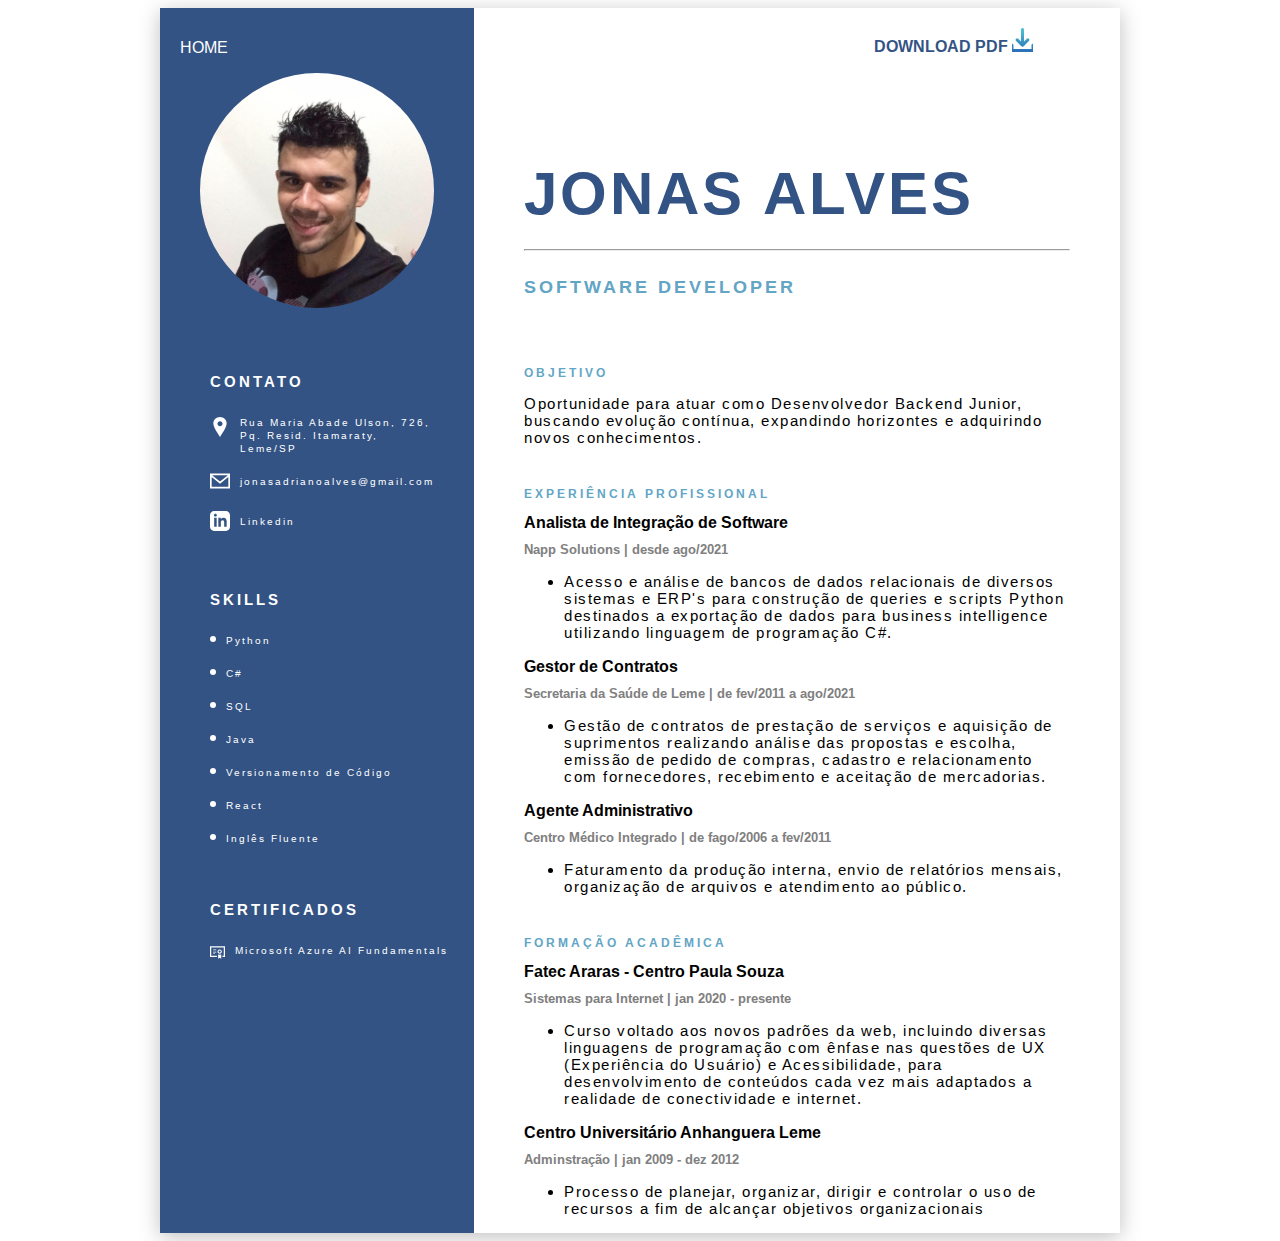
==== curriculo/curriculo.html @ d92eeeab "Adicionando todas as paginas" ====
<!DOCTYPE html>
<html lang="pt-br">
<head>
    <meta charset="UTF-8">
    <meta http-equiv="X-UA-Compatible" content="IE=edge">
    <meta name="viewport" content="width=device-width, initial-scale=1.0">
    <title>Currículo - Jonas Alves</title>
    <link rel="stylesheet" href="style.css">
    <link href="https://fonts.googleapis.com/css2?family=Arimo&display=swap" rel="stylesheet">
    
</head>
<body>
    <div class="container colunas">
        <section class="col1">
            <div class="linkhome">
                <a href="../index.html">HOME</a>
            </div>
            
            <figure>
                <img src="images/foto2.jpg" alt="">
            </figure>
            <div class="contato">
                <h3>CONTATO</h3>
                <div class="colunas">
                    <div class="imglocal">
                        <svg xmlns="http://www.w3.org/2000/svg" width="20" height="20" viewBox="0 0 24 24"><path fill="currentColor" d="M12 0c-4.198 0-8 3.403-8 7.602 0 4.198 3.469 9.21 8 16.398 4.531-7.188 8-12.2 8-16.398 0-4.199-3.801-7.602-8-7.602zm0 11c-1.657 0-3-1.343-3-3s1.343-3 3-3 3 1.343 3 3-1.343 3-3 3z"/></svg>
                    </div>
                    <div class="endereco">
                            <p>Rua Maria Abade Ulson, 726, Pq. Resid. Itamaraty, Leme/SP</p>
                    </div>
                </div>
                <div class="colunas">
                    <div class="imgemail">
                        <svg xmlns="http://www.w3.org/2000/svg" width="20" height="20" viewBox="0 0 24 24"><path fill="currentColor" d="M0 3v18h24v-18h-24zm21.518 2l-9.518 7.713-9.518-7.713h19.036zm-19.518 14v-11.817l10 8.104 10-8.104v11.817h-20z"/></svg>
                    </div>
                    <div class="email">
                        <p>jonasadrianoalves@gmail.com</p>
                    </div>
                </div>
                <!---
                <div class="colunas">
                    <div class="imgsite">
                        <svg xmlns="http://www.w3.org/2000/svg" width="20" height="20" viewBox="0 0 24 24"><path fill="currentColor" d="M22 17v-11.8c0-.663-.537-1.2-1.2-1.2h-17.6c-.663 0-1.2.537-1.2 1.2v11.8h20zm-18-11h16v9h-16v-9zm20 12v.8c0 .663-.537 1.2-1.2 1.2h-21.6c-.663 0-1.2-.537-1.2-1.2v-.8h10c0 .276.224.5.5.5h3c.276 0 .5-.224.5-.5h10z"/></svg>
                    </div>
                    <div class="site">
                        <p>www.jonasalves.tech </p>
                    </div>
                </div>
                -->
                <div class="colunas">
                    <div class="imglinkedin">
                        <a href="https://www.linkedin.com/in/jonasadrianoalves/">
                            <svg xmlns="http://www.w3.org/2000/svg" width="20" height="20" viewBox="0 0 24 24"><path fill="currentColor" d="M19 0h-14c-2.761 0-5 2.239-5 5v14c0 2.761 2.239 5 5 5h14c2.762 0 5-2.239 5-5v-14c0-2.761-2.238-5-5-5zm-11 19h-3v-11h3v11zm-1.5-12.268c-.966 0-1.75-.79-1.75-1.764s.784-1.764 1.75-1.764 1.75.79 1.75 1.764-.783 1.764-1.75 1.764zm13.5 12.268h-3v-5.604c0-3.368-4-3.113-4 0v5.604h-3v-11h3v1.765c1.396-2.586 7-2.777 7 2.476v6.759z"/></svg>
                        </a>
                    </div>
                    <div class="linkedin">
                        <p>Linkedin</p>
                    </div>
                </div>
                
            </div>
            <div class="skills">
                <h3>SKILLS</h3>
                <div class="colunas">
                    <div class="nivel">
                        <svg xmlns="http://www.w3.org/2000/svg" width="6" height="6" viewBox="0 0 24 24"><circle fill="currentColor" cx="12" cy="12" r="12"/></svg> 
                    </div>
                    <P>Python</P>
                </div>
                <div class="colunas">
                    <div class="nivel">
                        <svg xmlns="http://www.w3.org/2000/svg" width="6" height="6" viewBox="0 0 24 24"><circle fill="currentColor" cx="12" cy="12" r="12"/></svg>                        
                    </div>
                    <P>C#</P>
                </div>
                <div class="colunas">
                    <div class="nivel">
                        <svg xmlns="http://www.w3.org/2000/svg" width="6" height="6" viewBox="0 0 24 24"><circle fill="currentColor" cx="12" cy="12" r="12"/></svg>
                    </div>
                    <p>SQL</p>
                </div>
                <div class="colunas">
                    <div class="nivel">
                        <svg xmlns="http://www.w3.org/2000/svg" width="6" height="6" viewBox="0 0 24 24"><circle fill="currentColor" cx="12" cy="12" r="12"/></svg>
                    </div>
                    <p>Java</p>
                </div>
                <div class="colunas">
                    <div class="nivel">
                        <svg xmlns="http://www.w3.org/2000/svg" width="6" height="6" viewBox="0 0 24 24"><circle fill="currentColor" cx="12" cy="12" r="12"/></svg>
                    </div>
                    <p>Versionamento de Código</p>
                </div>
                <div class="colunas">
                    <div class="nivel">
                        <svg xmlns="http://www.w3.org/2000/svg" width="6" height="6" viewBox="0 0 24 24"><circle fill="currentColor" cx="12" cy="12" r="12"/></svg>
                    </div>
                    <p>React</p>
                </div>
                <div class="colunas">
                    <div class="nivel">
                        <svg xmlns="http://www.w3.org/2000/svg" width="6" height="6" viewBox="0 0 24 24"><circle fill="currentColor" cx="12" cy="12" r="12"/></svg>
                    </div>
                    <p>Inglês Fluente</p>
                </div>

            </div>
            <div class="certificados">
                <h3>CERTIFICADOS</h3>
                <div class="colunas">
                    <div class="imgcertificado">
                        <svg xmlns="http://www.w3.org/2000/svg" width="15" height="15" viewBox="0 0 24 24"><path fill="currentColor" d="M10 8h-5v-1h5v1zm0 1h-5v1h5v-1zm0 2h-5v1h5v-1zm-2 2h-3v1h3v-1zm10.692-3.939c-.628-.436-.544-.327-.782-1.034-.099-.295-.384-.496-.705-.496h-.003c-.773.003-.64.044-1.265-.394-.129-.092-.283-.137-.437-.137s-.308.045-.438.137c-.629.442-.492.397-1.265.394h-.003c-.321 0-.606.201-.705.496-.238.71-.156.6-.781 1.034-.198.137-.308.353-.308.578l.037.222c.242.708.242.572 0 1.278l-.037.222c0 .224.11.441.309.578.625.434.545.325.781 1.033.099.296.384.495.705.495h.003c.773-.003.64-.044 1.265.394.129.093.283.139.437.139s.308-.046.438-.138c.625-.438.49-.397 1.265-.394h.003c.321 0 .606-.199.705-.495.238-.708.154-.599.782-1.033.197-.137.307-.355.307-.579l-.037-.222c-.242-.709-.24-.573 0-1.278l.037-.222c0-.225-.11-.443-.308-.578zm-3.192 3.189c-.967 0-1.75-.784-1.75-1.75 0-.967.783-1.751 1.75-1.751s1.75.784 1.75 1.751c0 .966-.783 1.75-1.75 1.75zm1.241 2.758l.021-.008h1.238v7l-2.479-1.499-2.521 1.499v-7h1.231c.415.291.69.5 1.269.5.484 0 .931-.203 1.241-.492zm-16.741-13.008v17h11v-2h-9v-13h20v13h-2v2h4v-17h-24z"/></svg>
                    </div>
                    <P>Microsoft Azure AI Fundamentals</P>
                </div>
                
            </div>
        </section>
        <section class="col2">
            <div class="download">
                <a href="files/CV.pdf" target="_blank">DOWNLOAD PDF</a>
                <a href="files/CV.pdf" target="_blank"><img src="images/download.png" alt=""></a>
            </div>
            
            <div class="nome">
                <h1>JONAS ALVES</h1>
            </div>
            <hr>
            <div class="profissao">
                <H2>SOFTWARE DEVELOPER</H2>
            </div>
            <div class="profile">
                <H3>OBJETIVO</H3>
                <P>Oportunidade para atuar como Desenvolvedor Backend Junior, buscando evolução contínua, expandindo horizontes e adquirindo 
                    novos conhecimentos.</P>
            </div>
            <div class="experiencia">
                <H3>EXPERIÊNCIA PROFISSIONAL</H3>
                <H4>Analista de Integração de Software</H4>
                <h5>Napp Solutions | desde ago/2021</h5>
                <p>
                    <ul>
                        <li>Acesso e análise de bancos de dados relacionais de diversos sistemas e ERP's para construção de queries e scripts Python 
                            destinados a exportação de dados para business intelligence utilizando linguagem de programação C#.</li>
                    </ul>
                </p>
                <H4>Gestor de Contratos</H4>
                <h5>Secretaria da Saúde de Leme | de fev/2011 a ago/2021</h5>
                <p>
                    <ul>
                        <li>Gestão de contratos de prestação de serviços e aquisição de suprimentos realizando análise 
                            das propostas e escolha, emissão de pedido de compras, cadastro e relacionamento com fornecedores, 
                            recebimento e aceitação de mercadorias.</li>
                    </ul>
                </p>
                <H4>Agente Administrativo</H4>
                <h5>Centro Médico Integrado | de fago/2006 a fev/2011</h5>
                <p>
                    <ul>
                        <li>Faturamento da produção interna, envio de relatórios mensais, organização de arquivos e atendimento ao público.</li>
                    </ul>
                </p>
            </div>
            <div class="educacao">
                <h3>FORMAÇÃO ACADÊMICA</h3>
                <H4>Fatec Araras - Centro Paula Souza</H4>
                <h5>Sistemas para Internet | jan 2020 - presente</h5>
                <p>
                    <ul>
                        <li>
                            Curso voltado aos novos padrões da web, incluindo diversas linguagens de programação com 
                            ênfase nas questões de UX (Experiência do Usuário) e Acessibilidade, para desenvolvimento 
                            de conteúdos cada vez mais adaptados a realidade de conectividade e internet.
                        </li>
                    </ul>
                </p>
                <H4>Centro Universitário Anhanguera Leme</H4>
                <h5>Adminstração | jan 2009 - dez 2012</h5>
                <p>
                    <ul>
                        <li>
                            Processo de planejar, organizar, dirigir e controlar o uso de recursos a fim de alcançar 
                            objetivos organizacionais
                        </li>
                    </ul>
                </p>
            </div>
        </section>
    </div>
</body>
</html>
---- curriculo/style.css ----
body{
    background-color: #FFFFFF;
    font-family: 'Arimo', sans-serif;
}
.container{
    width: 960px;
    margin: auto;
    box-shadow: 0px 4px 20px rgba(0, 0, 0, 0.25);
    
}
.colunas{
    display: flex;
}
.col1{
    width: 1000px;
    background-color: #335384;
    color: #FFFFFF;
    padding-top: 30px;
}
figure img{
    width: 100%;
    border-radius: 50%;
}
.contato{
    padding: 30px 40px 1px 50px;
    letter-spacing: 2px;
}
.linkhome a{
    text-decoration: none;
    color: #ffffff;
    padding-left: 20px;
}
.col1 h3{
    font-size: 15px;
    letter-spacing: 3px;
}
.col1 p{
    font-size: 10px;
}
.skills{
    padding: 30px 40px 1px 50px;
    letter-spacing: 2px;
}
.certificados{
    padding: 30px 20px 1px 50px;
    letter-spacing: 2px; 
}
.imglocal{
    line-height: 50px;
    padding-right: 10px;
}
.imgemail{
    line-height: 40px;
    padding-right: 10px;
}
.imgsite{
    line-height: 40px;
    padding-right: 10px;
}
.imglinkedin{
    line-height: 40px;
    padding-right: 10px;
}
.imglinkedin a{
    text-decoration: none;
    color: #ffffff;
}
.nivel{
    line-height: 25px;
    padding-right: 10px;
}
.imgcertificado{
    line-height: 40px;
    padding-right: 10px;
}
.col2{
    padding-top: 20px;
    padding-left: 50px;
    padding-right: 50px;

}
.download{
    padding-bottom: 100px;
    padding-left: 350px;
}
.download a{
    text-decoration: none;
    color: #335384;
    font-weight: bold;
 
}
.nome{
    color: #335384;
    font-size: 30px;
}
.nome h1{
    margin-block-start: 0;
    margin-block-end: 0;
    margin-bottom: 20px;
    letter-spacing: 3px;
}
.profissao{
    margin-top: 25px;
    color: #62A5C5;
    font-size: 12px;
    padding-bottom: 40px;
    letter-spacing: 3px;
}
.profile h3{
    color: #62A5C5;
    font-size: 12px;
    letter-spacing: 3px; 
}
.experiencia{
    margin-top: 40px;
}
.experiencia h3{
    color: #62A5C5;
    font-size: 12px;
    letter-spacing: 3px;
}
.experiencia h4{
    margin-block-start: 0.5em;
    margin-block-end: 0.5em;
}
.experiencia h5{
    margin-block-start: 0.5em;
    margin-block-end: 0.5em;
    color: gray;
}
.experiencia p{
    margin-block-start: 0.5em;
    margin-block-end: 0.5em;
}
.educacao h3{
    color: #62A5C5;
    font-size: 12px; 
    letter-spacing: 3px;
}
.educacao{
    margin-top: 40px;
}
.educacao h4{
    margin-block-start: 0.5em;
    margin-block-end: 0.5em;
}
.educacao h5{
    margin-block-start: 0.5em;
    margin-block-end: 0.5em;
    color: gray;
}
.col2 p{
    letter-spacing: 1.5px;
    font-size: 15px;
}
.col2 li{
    letter-spacing: 1.5px;
    font-size: 15px;
}
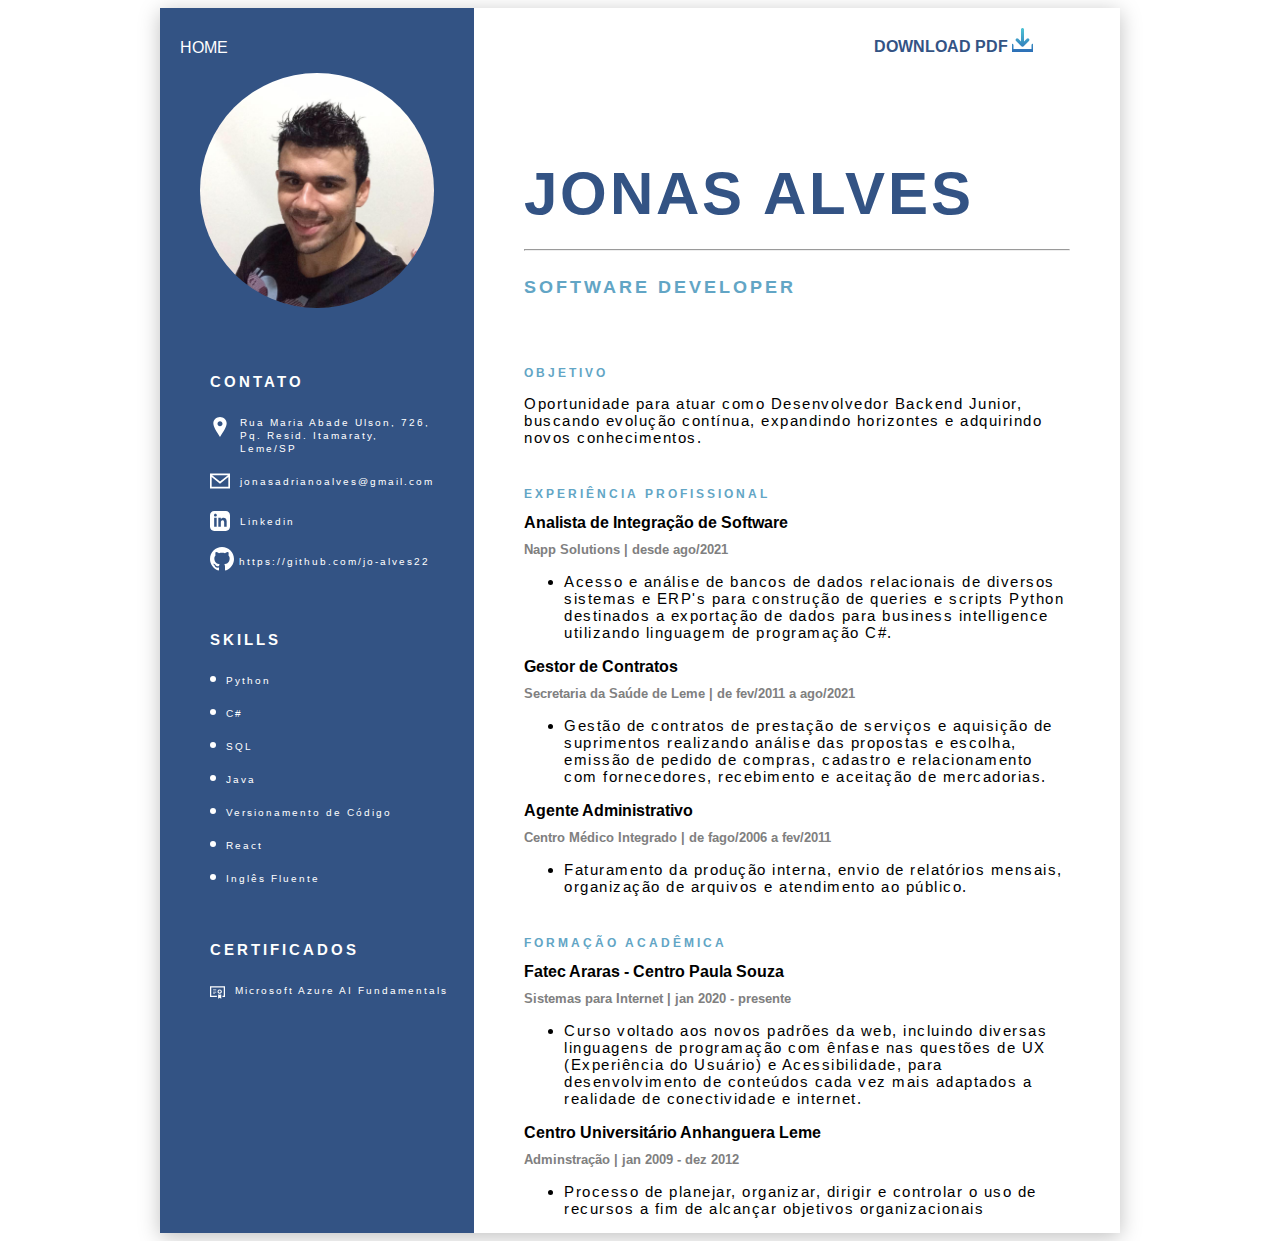
==== commit 8022ac64: "adicionando link github" ====
--- a/curriculo/curriculo.html
+++ b/curriculo/curriculo.html
@@ -16,6 +16,11 @@
                 <a href="../index.html">HOME</a>
             </div>
             
+            <div class="download1">
+                <a href="files/CV_Jonas.pdf" target="_blank">DOWNLOAD PDF</a>
+                <a href="files/CV_Jonas.pdf" target="_blank"><img src="images/download.png" alt=""></a>
+            </div>
+
             <figure>
                 <img src="images/foto2.jpg" alt="">
             </figure>
@@ -37,16 +42,7 @@
                         <p>jonasadrianoalves@gmail.com</p>
                     </div>
                 </div>
-                <!---
-                <div class="colunas">
-                    <div class="imgsite">
-                        <svg xmlns="http://www.w3.org/2000/svg" width="20" height="20" viewBox="0 0 24 24"><path fill="currentColor" d="M22 17v-11.8c0-.663-.537-1.2-1.2-1.2h-17.6c-.663 0-1.2.537-1.2 1.2v11.8h20zm-18-11h16v9h-16v-9zm20 12v.8c0 .663-.537 1.2-1.2 1.2h-21.6c-.663 0-1.2-.537-1.2-1.2v-.8h10c0 .276.224.5.5.5h3c.276 0 .5-.224.5-.5h10z"/></svg>
-                    </div>
-                    <div class="site">
-                        <p>www.jonasalves.tech </p>
-                    </div>
-                </div>
-                -->
+                
                 <div class="colunas">
                     <div class="imglinkedin">
                         <a href="https://www.linkedin.com/in/jonasadrianoalves/">
@@ -55,6 +51,15 @@
                     </div>
                     <div class="linkedin">
                         <p>Linkedin</p>
+                    </div>
+                </div>
+                
+                <div class="colunas">
+                    <div class="imggithub">
+                        <svg xmlns="http://www.w3.org/2000/svg" width="24" height="24" viewBox="0 0 24 24"><path fill="currentColor" d="M12 0c-6.626 0-12 5.373-12 12 0 5.302 3.438 9.8 8.207 11.387.599.111.793-.261.793-.577v-2.234c-3.338.726-4.033-1.416-4.033-1.416-.546-1.387-1.333-1.756-1.333-1.756-1.089-.745.083-.729.083-.729 1.205.084 1.839 1.237 1.839 1.237 1.07 1.834 2.807 1.304 3.492.997.107-.775.418-1.305.762-1.604-2.665-.305-5.467-1.334-5.467-5.931 0-1.311.469-2.381 1.236-3.221-.124-.303-.535-1.524.117-3.176 0 0 1.008-.322 3.301 1.23.957-.266 1.983-.399 3.003-.404 1.02.005 2.047.138 3.006.404 2.291-1.552 3.297-1.23 3.297-1.23.653 1.653.242 2.874.118 3.176.77.84 1.235 1.911 1.235 3.221 0 4.609-2.807 5.624-5.479 5.921.43.372.823 1.102.823 2.222v3.293c0 .319.192.694.801.576 4.765-1.589 8.199-6.086 8.199-11.386 0-6.627-5.373-12-12-12z"/></svg>
+                    </div>
+                    <div class="site">
+                        <p>https://github.com/jo-alves22</p>
                     </div>
                 </div>
                 
--- a/curriculo/style.css
+++ b/curriculo/style.css
@@ -6,7 +6,7 @@
     width: 960px;
     margin: auto;
     box-shadow: 0px 4px 20px rgba(0, 0, 0, 0.25);
-    
+    display: flex;
 }
 .colunas{
     display: flex;
@@ -53,9 +53,9 @@
     line-height: 40px;
     padding-right: 10px;
 }
-.imgsite{
+.imggithub{
     line-height: 40px;
-    padding-right: 10px;
+    padding-right: 5px;
 }
 .imglinkedin{
     line-height: 40px;
@@ -88,6 +88,9 @@
     color: #335384;
     font-weight: bold;
  
+}
+.download1{
+    display: none;
 }
 .nome{
     color: #335384;
@@ -157,4 +160,33 @@
     letter-spacing: 1.5px;
     font-size: 15px;
 }
-
+@media (max-width: 991px){
+    .container{
+        width: 100%;
+        /*
+        margin: auto;
+        box-shadow: 0px 4px 20px rgba(0, 0, 0, 0.25);*/
+        display: block;
+    }
+    .col1{
+        width: 100%;
+        background-color: #335384;
+        color: #FFFFFF;
+        padding-top: 30px;
+    }
+    .download{
+        display: none;
+    }
+    .download1{
+        display:block;
+        text-align: left;
+        margin-left: 20px;
+        
+    }
+    .download1 a{
+        text-decoration: none;
+        color: white;
+        font-weight: bold;
+     
+    }
+}
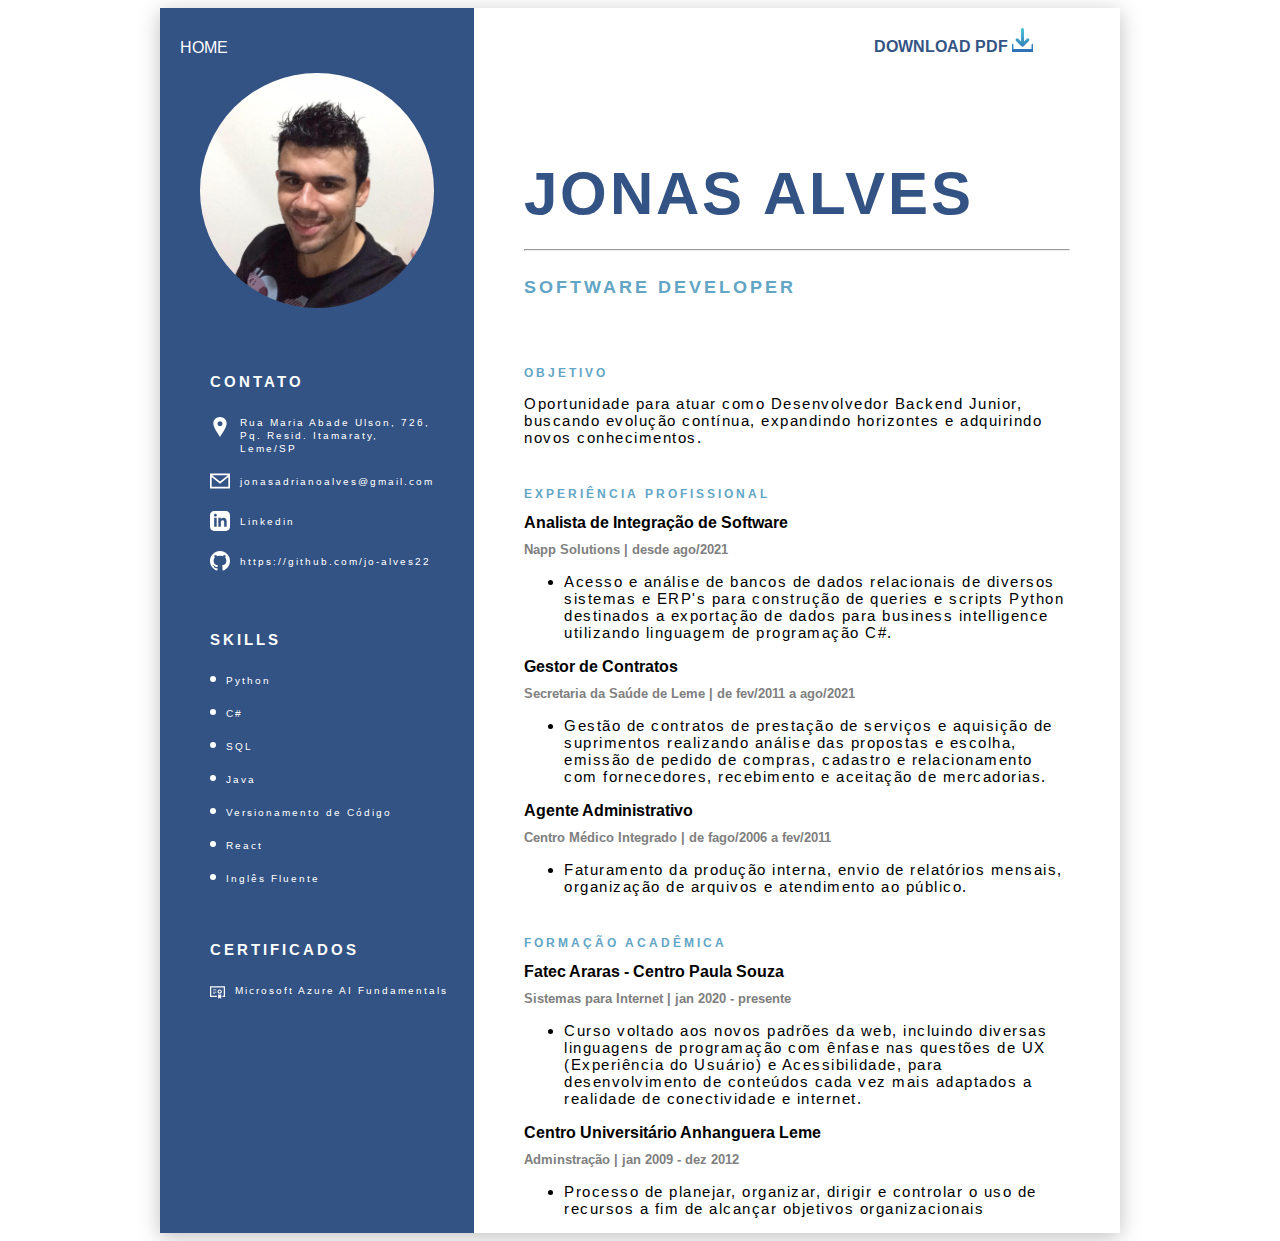
==== commit 7278dce7: "Fixing link github" ====
--- a/curriculo/curriculo.html
+++ b/curriculo/curriculo.html
@@ -17,8 +17,8 @@
             </div>
             
             <div class="download1">
-                <a href="files/CV_Jonas.pdf" target="_blank">DOWNLOAD PDF</a>
-                <a href="files/CV_Jonas.pdf" target="_blank"><img src="images/download.png" alt=""></a>
+                <a href="files/CV.pdf" target="_blank">DOWNLOAD PDF</a>
+                <a href="files/CV.pdf" target="_blank"><img src="images/download.png" alt=""></a>
             </div>
 
             <figure>
@@ -45,7 +45,7 @@
                 
                 <div class="colunas">
                     <div class="imglinkedin">
-                        <a href="https://www.linkedin.com/in/jonasadrianoalves/">
+                        <a href="https://www.linkedin.com/in/jonasadrianoalves/" target="_blank">
                             <svg xmlns="http://www.w3.org/2000/svg" width="20" height="20" viewBox="0 0 24 24"><path fill="currentColor" d="M19 0h-14c-2.761 0-5 2.239-5 5v14c0 2.761 2.239 5 5 5h14c2.762 0 5-2.239 5-5v-14c0-2.761-2.238-5-5-5zm-11 19h-3v-11h3v11zm-1.5-12.268c-.966 0-1.75-.79-1.75-1.764s.784-1.764 1.75-1.764 1.75.79 1.75 1.764-.783 1.764-1.75 1.764zm13.5 12.268h-3v-5.604c0-3.368-4-3.113-4 0v5.604h-3v-11h3v1.765c1.396-2.586 7-2.777 7 2.476v6.759z"/></svg>
                         </a>
                     </div>
@@ -56,9 +56,11 @@
                 
                 <div class="colunas">
                     <div class="imggithub">
-                        <svg xmlns="http://www.w3.org/2000/svg" width="24" height="24" viewBox="0 0 24 24"><path fill="currentColor" d="M12 0c-6.626 0-12 5.373-12 12 0 5.302 3.438 9.8 8.207 11.387.599.111.793-.261.793-.577v-2.234c-3.338.726-4.033-1.416-4.033-1.416-.546-1.387-1.333-1.756-1.333-1.756-1.089-.745.083-.729.083-.729 1.205.084 1.839 1.237 1.839 1.237 1.07 1.834 2.807 1.304 3.492.997.107-.775.418-1.305.762-1.604-2.665-.305-5.467-1.334-5.467-5.931 0-1.311.469-2.381 1.236-3.221-.124-.303-.535-1.524.117-3.176 0 0 1.008-.322 3.301 1.23.957-.266 1.983-.399 3.003-.404 1.02.005 2.047.138 3.006.404 2.291-1.552 3.297-1.23 3.297-1.23.653 1.653.242 2.874.118 3.176.77.84 1.235 1.911 1.235 3.221 0 4.609-2.807 5.624-5.479 5.921.43.372.823 1.102.823 2.222v3.293c0 .319.192.694.801.576 4.765-1.589 8.199-6.086 8.199-11.386 0-6.627-5.373-12-12-12z"/></svg>
+                        <a href="https://github.com/jo-alves22" target="_blank">
+                            <svg xmlns="http://www.w3.org/2000/svg" width="20" height="20" viewBox="0 0 24 24"><path fill="currentColor" d="M12 0c-6.626 0-12 5.373-12 12 0 5.302 3.438 9.8 8.207 11.387.599.111.793-.261.793-.577v-2.234c-3.338.726-4.033-1.416-4.033-1.416-.546-1.387-1.333-1.756-1.333-1.756-1.089-.745.083-.729.083-.729 1.205.084 1.839 1.237 1.839 1.237 1.07 1.834 2.807 1.304 3.492.997.107-.775.418-1.305.762-1.604-2.665-.305-5.467-1.334-5.467-5.931 0-1.311.469-2.381 1.236-3.221-.124-.303-.535-1.524.117-3.176 0 0 1.008-.322 3.301 1.23.957-.266 1.983-.399 3.003-.404 1.02.005 2.047.138 3.006.404 2.291-1.552 3.297-1.23 3.297-1.23.653 1.653.242 2.874.118 3.176.77.84 1.235 1.911 1.235 3.221 0 4.609-2.807 5.624-5.479 5.921.43.372.823 1.102.823 2.222v3.293c0 .319.192.694.801.576 4.765-1.589 8.199-6.086 8.199-11.386 0-6.627-5.373-12-12-12z"/></svg>
+                        </a>  
                     </div>
-                    <div class="site">
+                    <div class="github">
                         <p>https://github.com/jo-alves22</p>
                     </div>
                 </div>
--- a/curriculo/style.css
+++ b/curriculo/style.css
@@ -55,13 +55,17 @@
 }
 .imggithub{
     line-height: 40px;
-    padding-right: 5px;
+    padding-right: 10px;
 }
 .imglinkedin{
     line-height: 40px;
     padding-right: 10px;
 }
 .imglinkedin a{
+    text-decoration: none;
+    color: #ffffff;
+}
+.imggithub a{
     text-decoration: none;
     color: #ffffff;
 }
